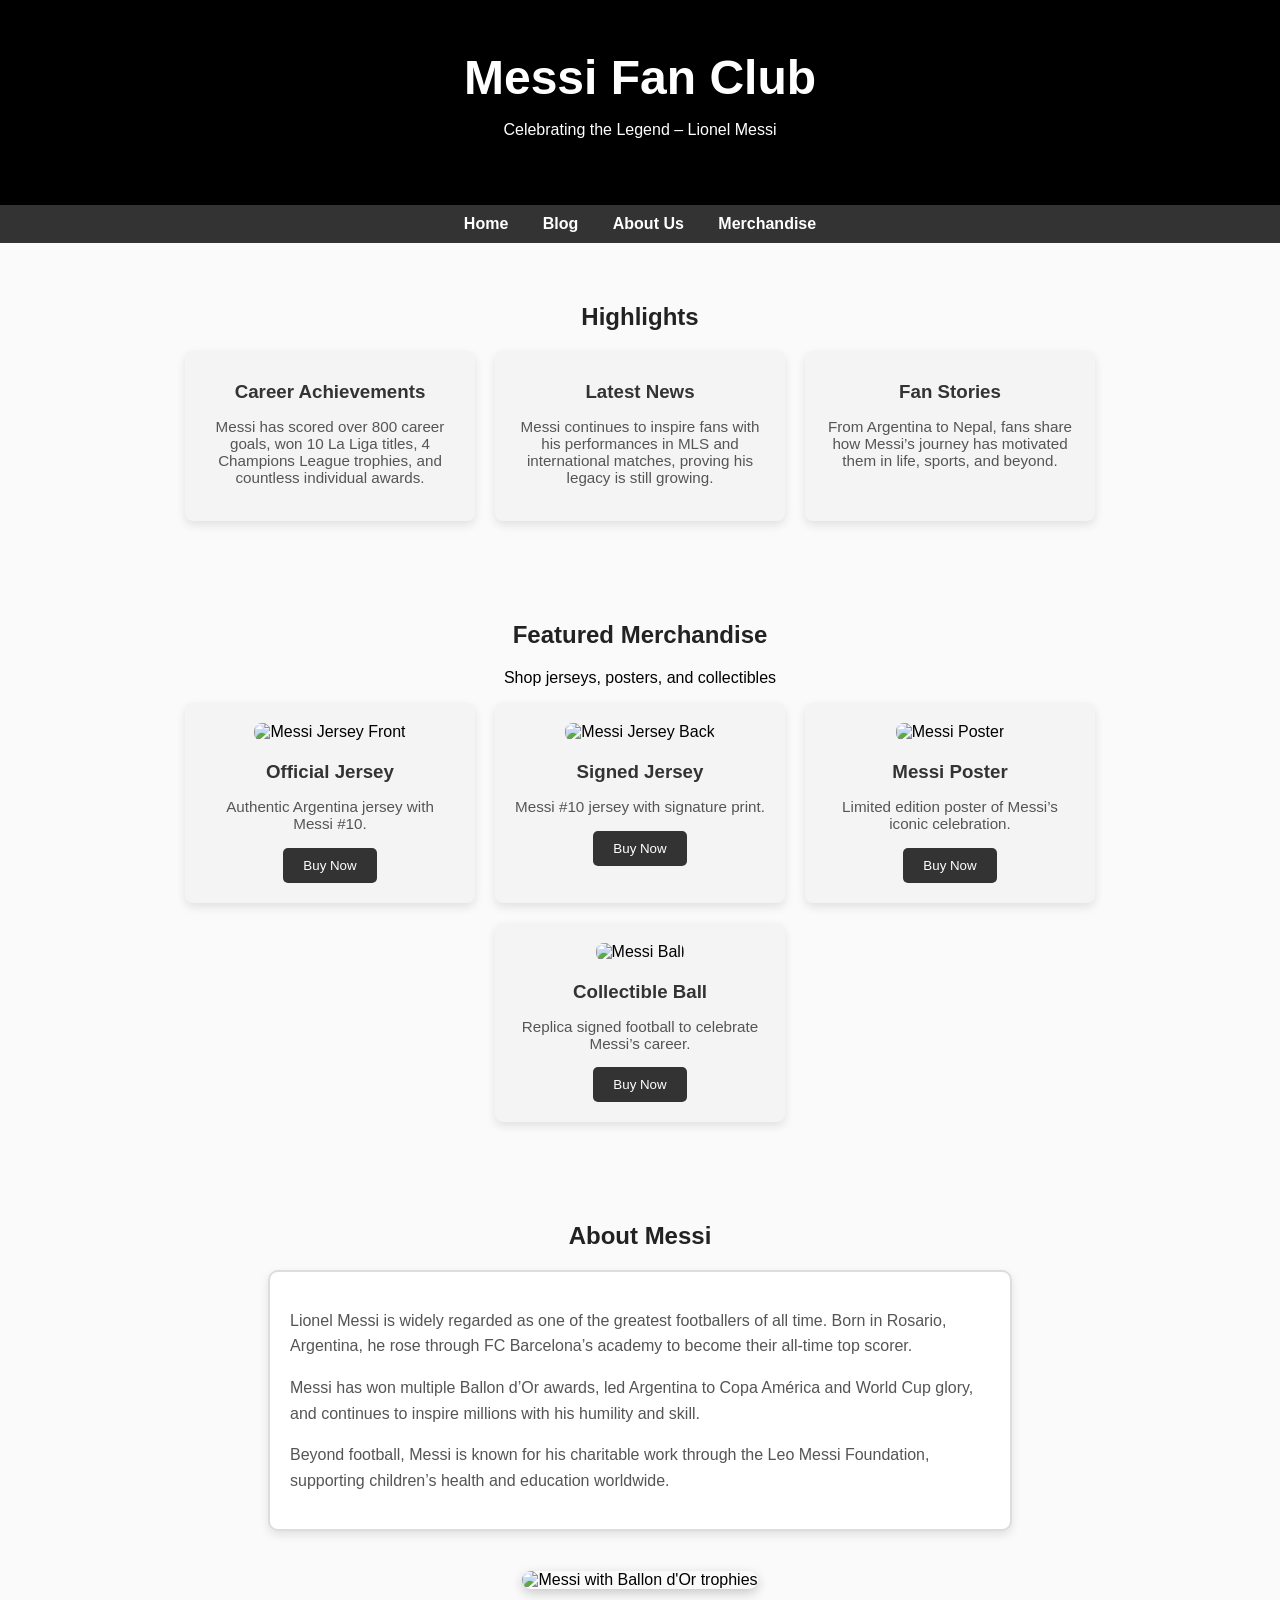
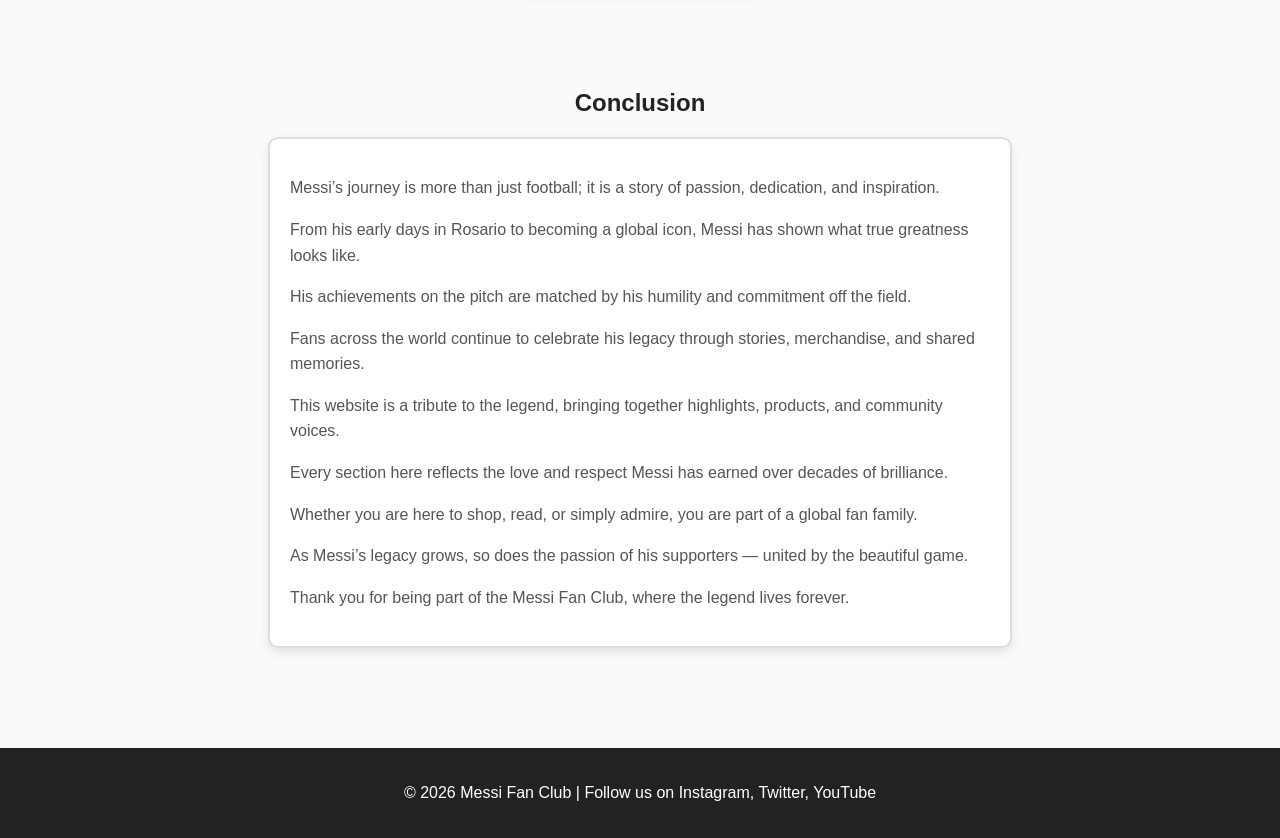
==== Desktop/GroupP/index.html @ a02decad "done" ====
<!DOCTYPE html>
<html lang="en">
<head>
  <meta charset="UTF-8">
  <title>Messi Fan Club</title>
  <style>
    body { font-family: Arial, sans-serif; margin:0; padding:0; background:#fafafa; }
    header { background:#000; color:#fff; text-align:center; padding:50px; }
    header h1 { font-size:3em; margin:0; }
    nav { background:#333; padding:10px; text-align:center; }
    nav a { color:#fff; margin:0 15px; text-decoration:none; font-weight:bold; }
    nav a:hover { color:#ffd700; }

    .section { padding:40px; text-align:center; }
    .section h2 { margin-bottom:20px; color:#222; }

    .cards { display:flex; justify-content:center; gap:20px; flex-wrap:wrap; }
    .card { background:#f4f4f4; padding:20px; width:250px; border-radius:8px; box-shadow:0 4px 10px rgba(0,0,0,0.1); }
    .card img { width:100%; border-radius:8px; margin-bottom:10px; }
    .card h3 { margin:10px 0; color:#333; }
    .card p { color:#555; font-size:0.95em; }
    .card button { padding:10px 20px; border:none; background:#333; color:#fff; border-radius:5px; cursor:pointer; }
    .card button:hover { background:#555; }

    .info-box {
      background:#fff;
      border:2px solid #ddd;
      border-radius:10px;
      padding:20px;
      max-width:700px;
      margin:20px auto;
      text-align:left;
      box-shadow:0 4px 10px rgba(0,0,0,0.1);
    }
    .info-box h3 { color:#333; margin-top:15px; }
    .info-box p { color:#555; line-height:1.6; }

    .image-box img {
      max-width:100%;
      border-radius:10px;
      box-shadow:0 4px 12px rgba(0,0,0,0.2);
      margin-top:20px;
    }

    footer { background:#222; color:#fff; text-align:center; padding:20px; margin-top:40px; }
  </style>
</head>
<body>
  <header>
    <h1>Messi Fan Club</h1>
    <p>Celebrating the Legend – Lionel Messi</p>
  </header>
  <nav>
    <a href="index.html">Home</a>
    <a href="blog.html">Blog</a>
    <a href="about.html">About Us</a>
    <a href="merchandise.html">Merchandise</a>
  </nav>

  <!-- Highlights -->
  <div class="section">
    <h2>Highlights</h2>
    <div class="cards">
      <div class="card">
        <h3>Career Achievements</h3>
        <p>Messi has scored over 800 career goals, won 10 La Liga titles, 4 Champions League trophies, and countless individual awards.</p>
      </div>
      <div class="card">
        <h3>Latest News</h3>
        <p>Messi continues to inspire fans with his performances in MLS and international matches, proving his legacy is still growing.</p>
      </div>
      <div class="card">
        <h3>Fan Stories</h3>
        <p>From Argentina to Nepal, fans share how Messi’s journey has motivated them in life, sports, and beyond.</p>
      </div>
    </div>
  </div>

  <!-- Featured Merchandise -->
  <div class="section">
    <h2>Featured Merchandise</h2>
    <p>Shop jerseys, posters, and collectibles</p>
    <div class="cards">
      <div class="card">
        <img src="jersey1.png" alt="Messi Jersey Front">
        <h3>Official Jersey</h3>
        <p>Authentic Argentina jersey with Messi #10.</p>
        <button>Buy Now</button>
      </div>
      <div class="card">
        <img src="jersey2.png" alt="Messi Jersey Back">
        <h3>Signed Jersey</h3>
        <p>Messi #10 jersey with signature print.</p>
        <button>Buy Now</button>
      </div>
      <div class="card">
        <img src="poster.png" alt="Messi Poster">
        <h3>Messi Poster</h3>
        <p>Limited edition poster of Messi’s iconic celebration.</p>
        <button>Buy Now</button>
      </div>
      <div class="card">
        <img src="ball.png" alt="Messi Ball">
        <h3>Collectible Ball</h3>
        <p>Replica signed football to celebrate Messi’s career.</p>
        <button>Buy Now</button>
      </div>
    </div>
  </div>

  <!-- About Messi -->
  <div class="section">
    <h2>About Messi</h2>
    <div class="info-box">
      <p>Lionel Messi is widely regarded as one of the greatest footballers of all time. Born in Rosario, Argentina, he rose through FC Barcelona’s academy to become their all-time top scorer.</p>
      <p>Messi has won multiple Ballon d’Or awards, led Argentina to Copa América and World Cup glory, and continues to inspire millions with his humility and skill.</p>
      <p>Beyond football, Messi is known for his charitable work through the Leo Messi Foundation, supporting children’s health and education worldwide.</p>
    </div>
    <div class="image-box">
      <img src="messi-about.png" alt="Messi with Ballon d'Or trophies">
    </div>
  </div>

  <!-- Conclusion -->
  <div class="section">
    <h2>Conclusion</h2>
    <div class="info-box">
      <p>Messi’s journey is more than just football; it is a story of passion, dedication, and inspiration.</p>
      <p>From his early days in Rosario to becoming a global icon, Messi has shown what true greatness looks like.</p>
      <p>His achievements on the pitch are matched by his humility and commitment off the field.</p>
      <p>Fans across the world continue to celebrate his legacy through stories, merchandise, and shared memories.</p>
      <p>This website is a tribute to the legend, bringing together highlights, products, and community voices.</p>
      <p>Every section here reflects the love and respect Messi has earned over decades of brilliance.</p>
      <p>Whether you are here to shop, read, or simply admire, you are part of a global fan family.</p>
      <p>As Messi’s legacy grows, so does the passion of his supporters — united by the beautiful game.</p>
      <p>Thank you for being part of the Messi Fan Club, where the legend lives forever.</p>
    </div>
  </div>

  <footer>
    <p>© 2026 Messi Fan Club | Follow us on Instagram, Twitter, YouTube</p>
  </footer>
</body>
</html>
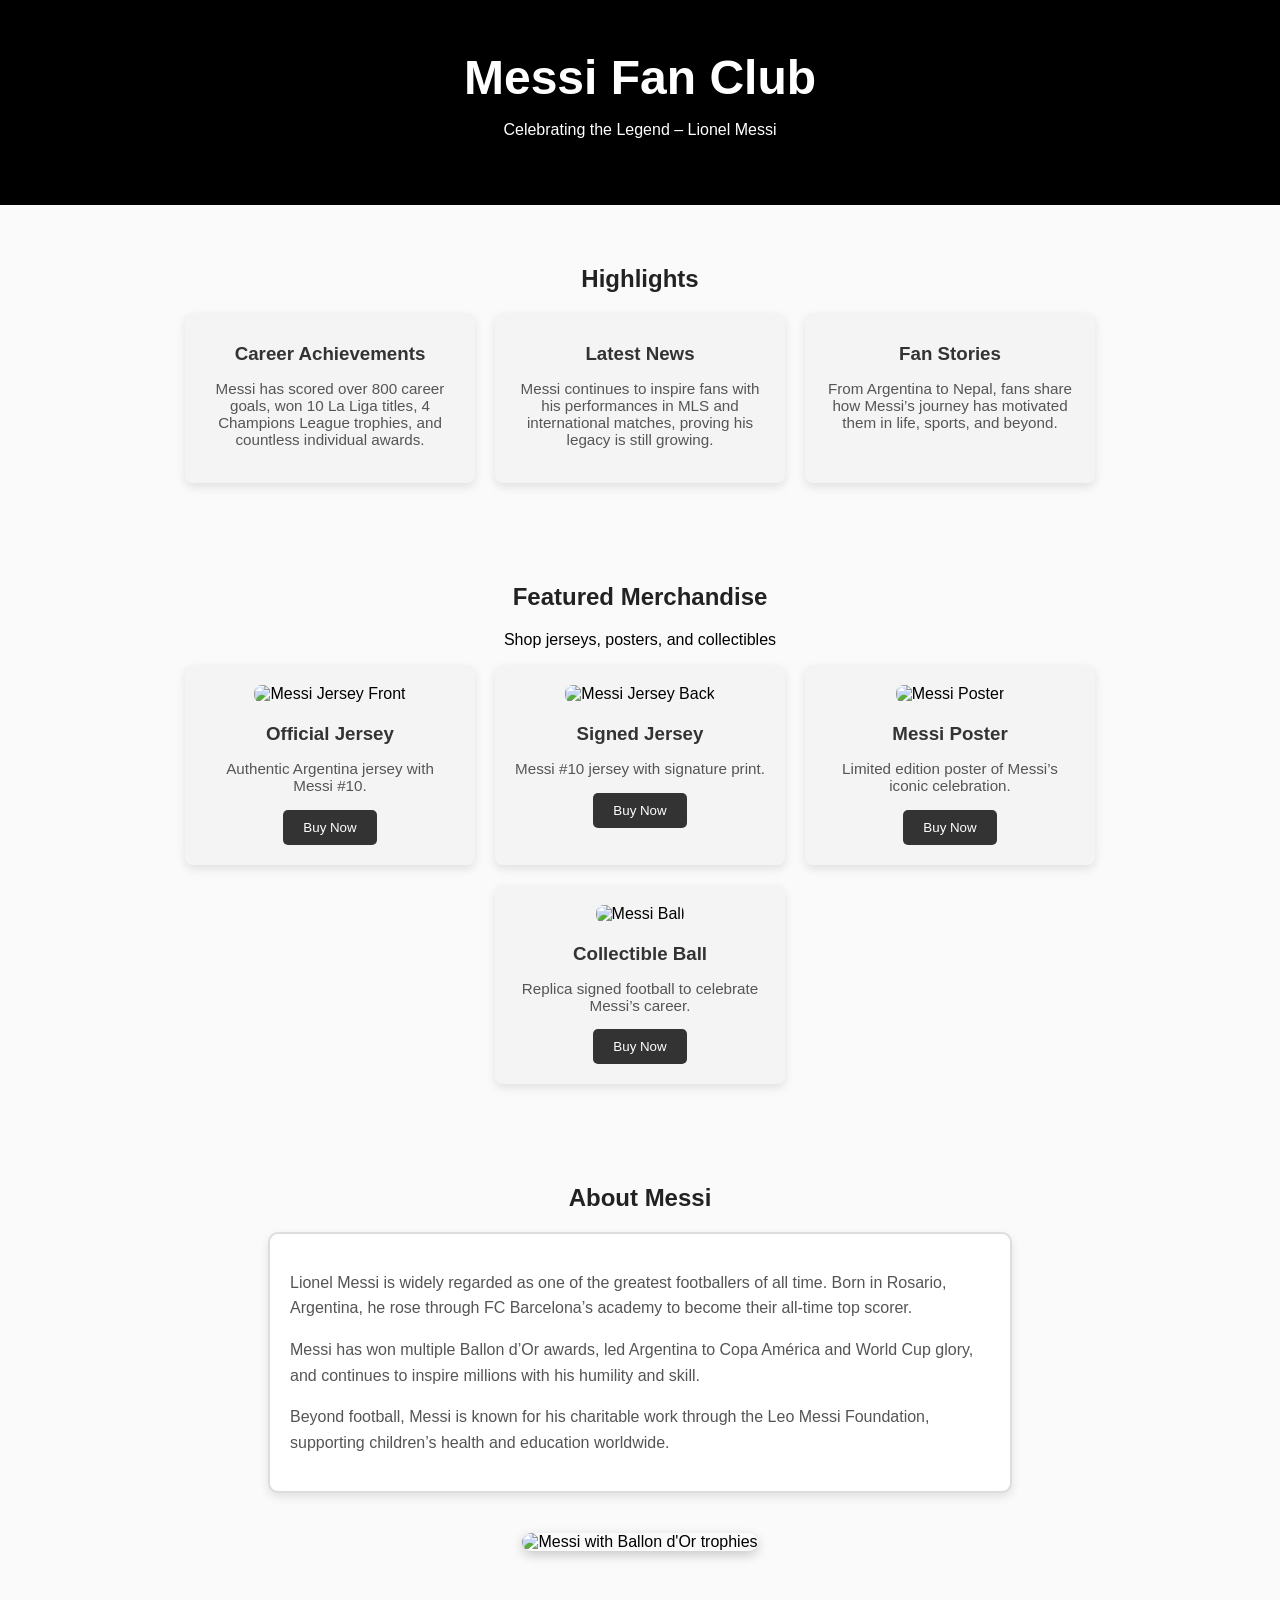
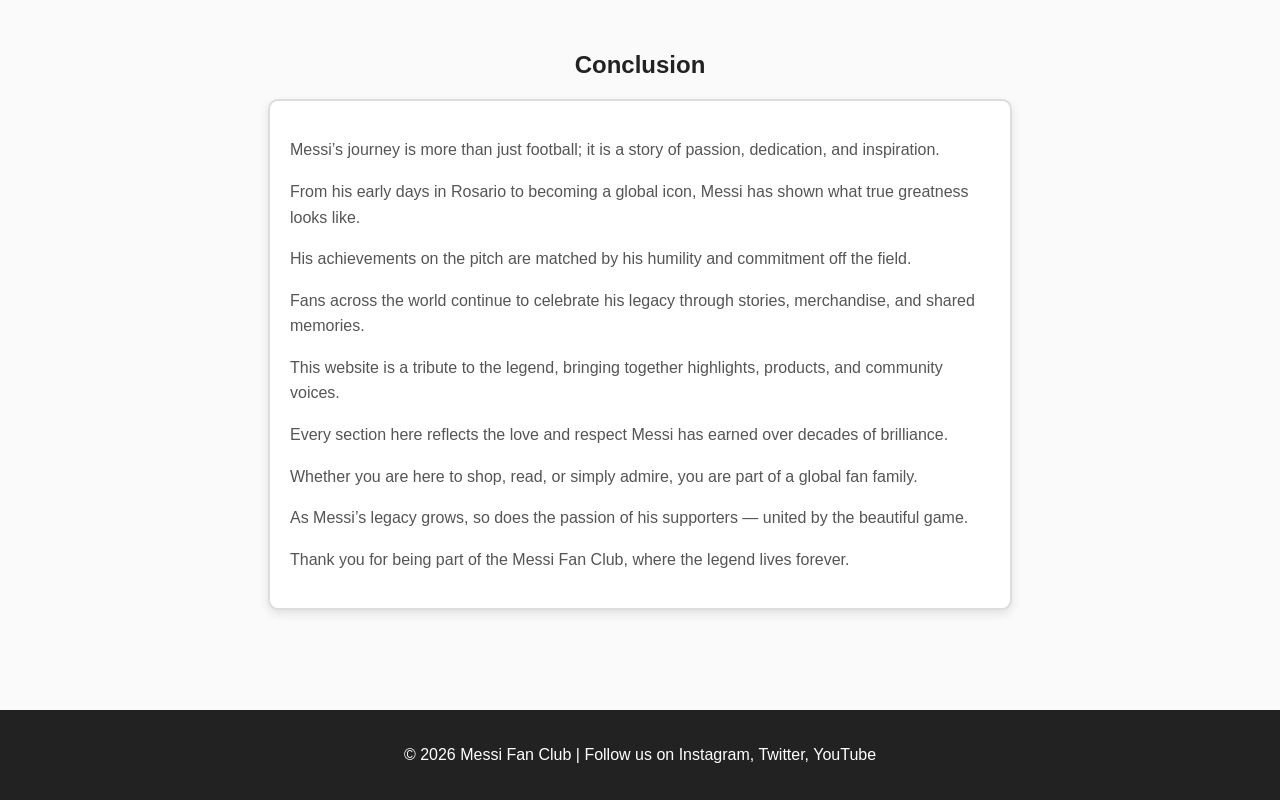
==== commit 64156122: "wau" ====
--- a/Desktop/GroupP/index.html
+++ b/Desktop/GroupP/index.html
@@ -7,9 +7,7 @@
     body { font-family: Arial, sans-serif; margin:0; padding:0; background:#fafafa; }
     header { background:#000; color:#fff; text-align:center; padding:50px; }
     header h1 { font-size:3em; margin:0; }
-    nav { background:#333; padding:10px; text-align:center; }
-    nav a { color:#fff; margin:0 15px; text-decoration:none; font-weight:bold; }
-    nav a:hover { color:#ffd700; }
+   
 
     .section { padding:40px; text-align:center; }
     .section h2 { margin-bottom:20px; color:#222; }
@@ -50,12 +48,7 @@
     <h1>Messi Fan Club</h1>
     <p>Celebrating the Legend – Lionel Messi</p>
   </header>
-  <nav>
-    <a href="index.html">Home</a>
-    <a href="blog.html">Blog</a>
-    <a href="about.html">About Us</a>
-    <a href="merchandise.html">Merchandise</a>
-  </nav>
+ 
 
   <!-- Highlights -->
   <div class="section">
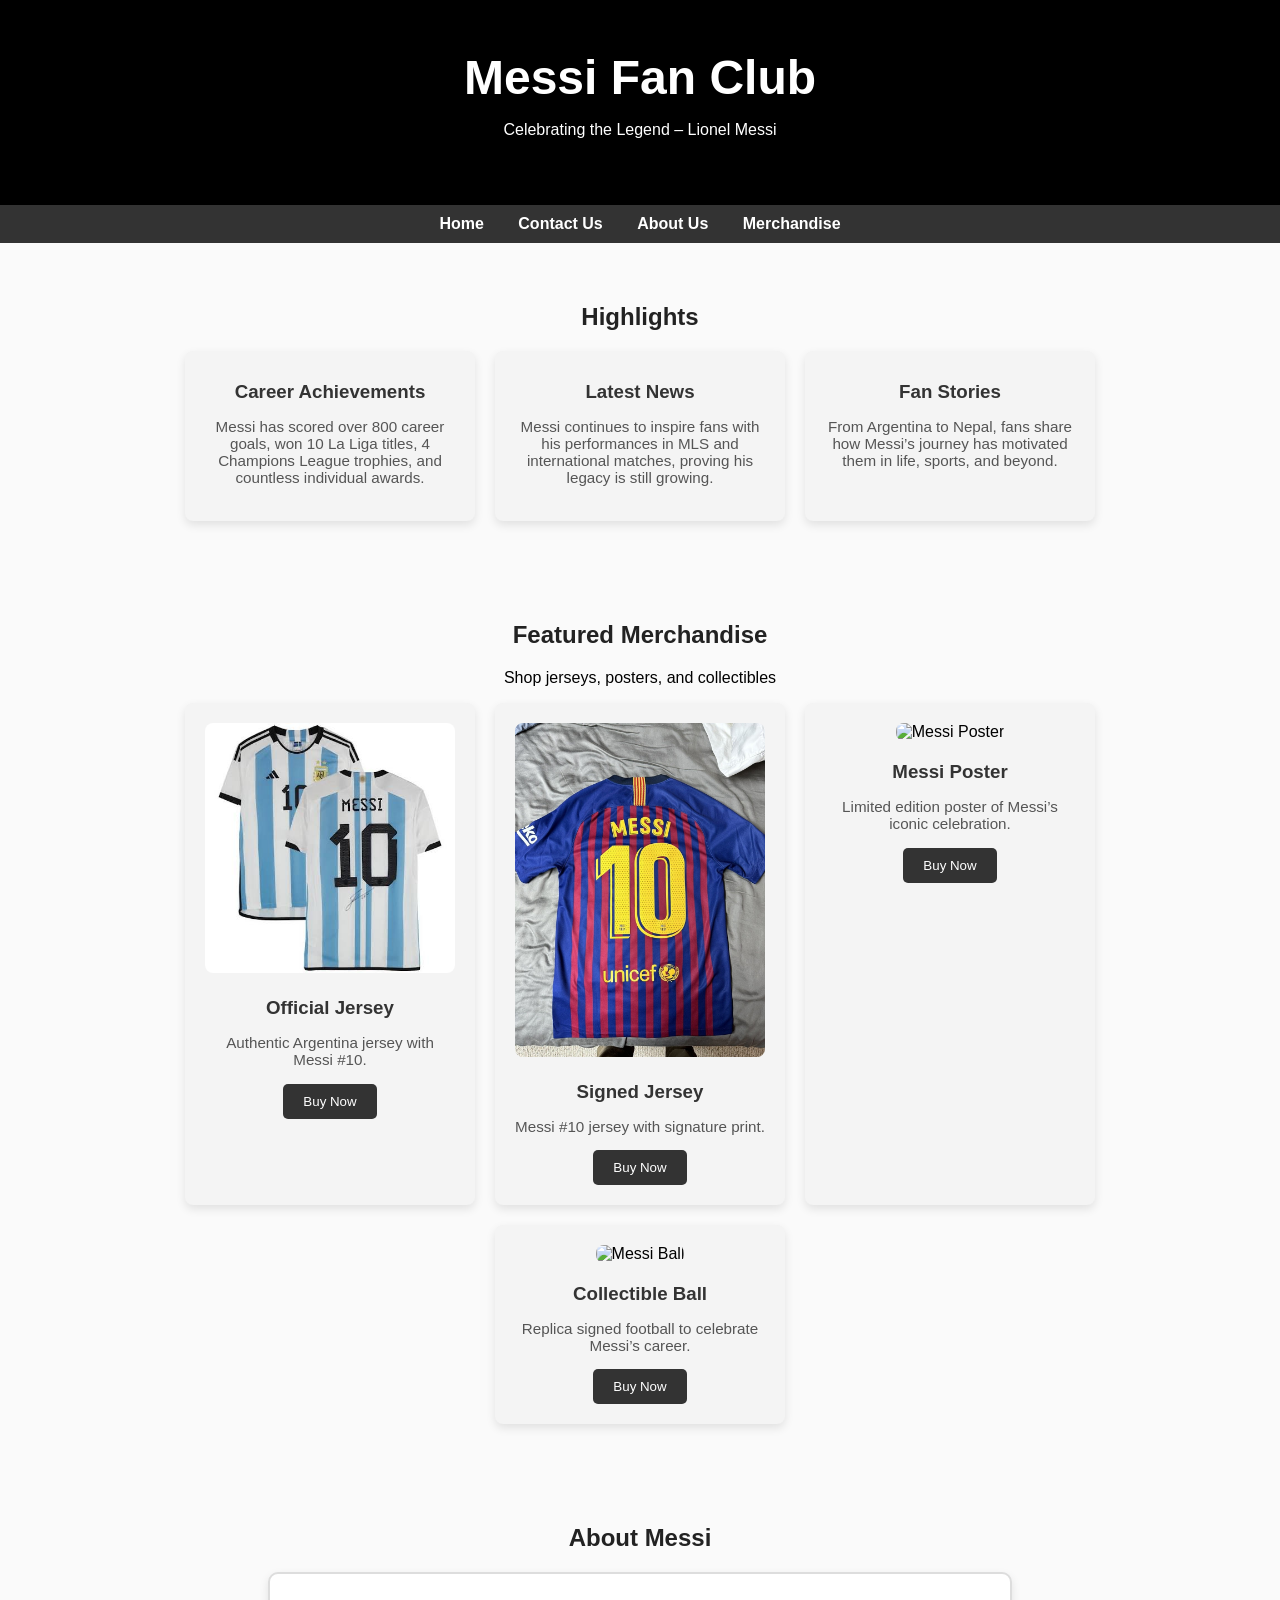
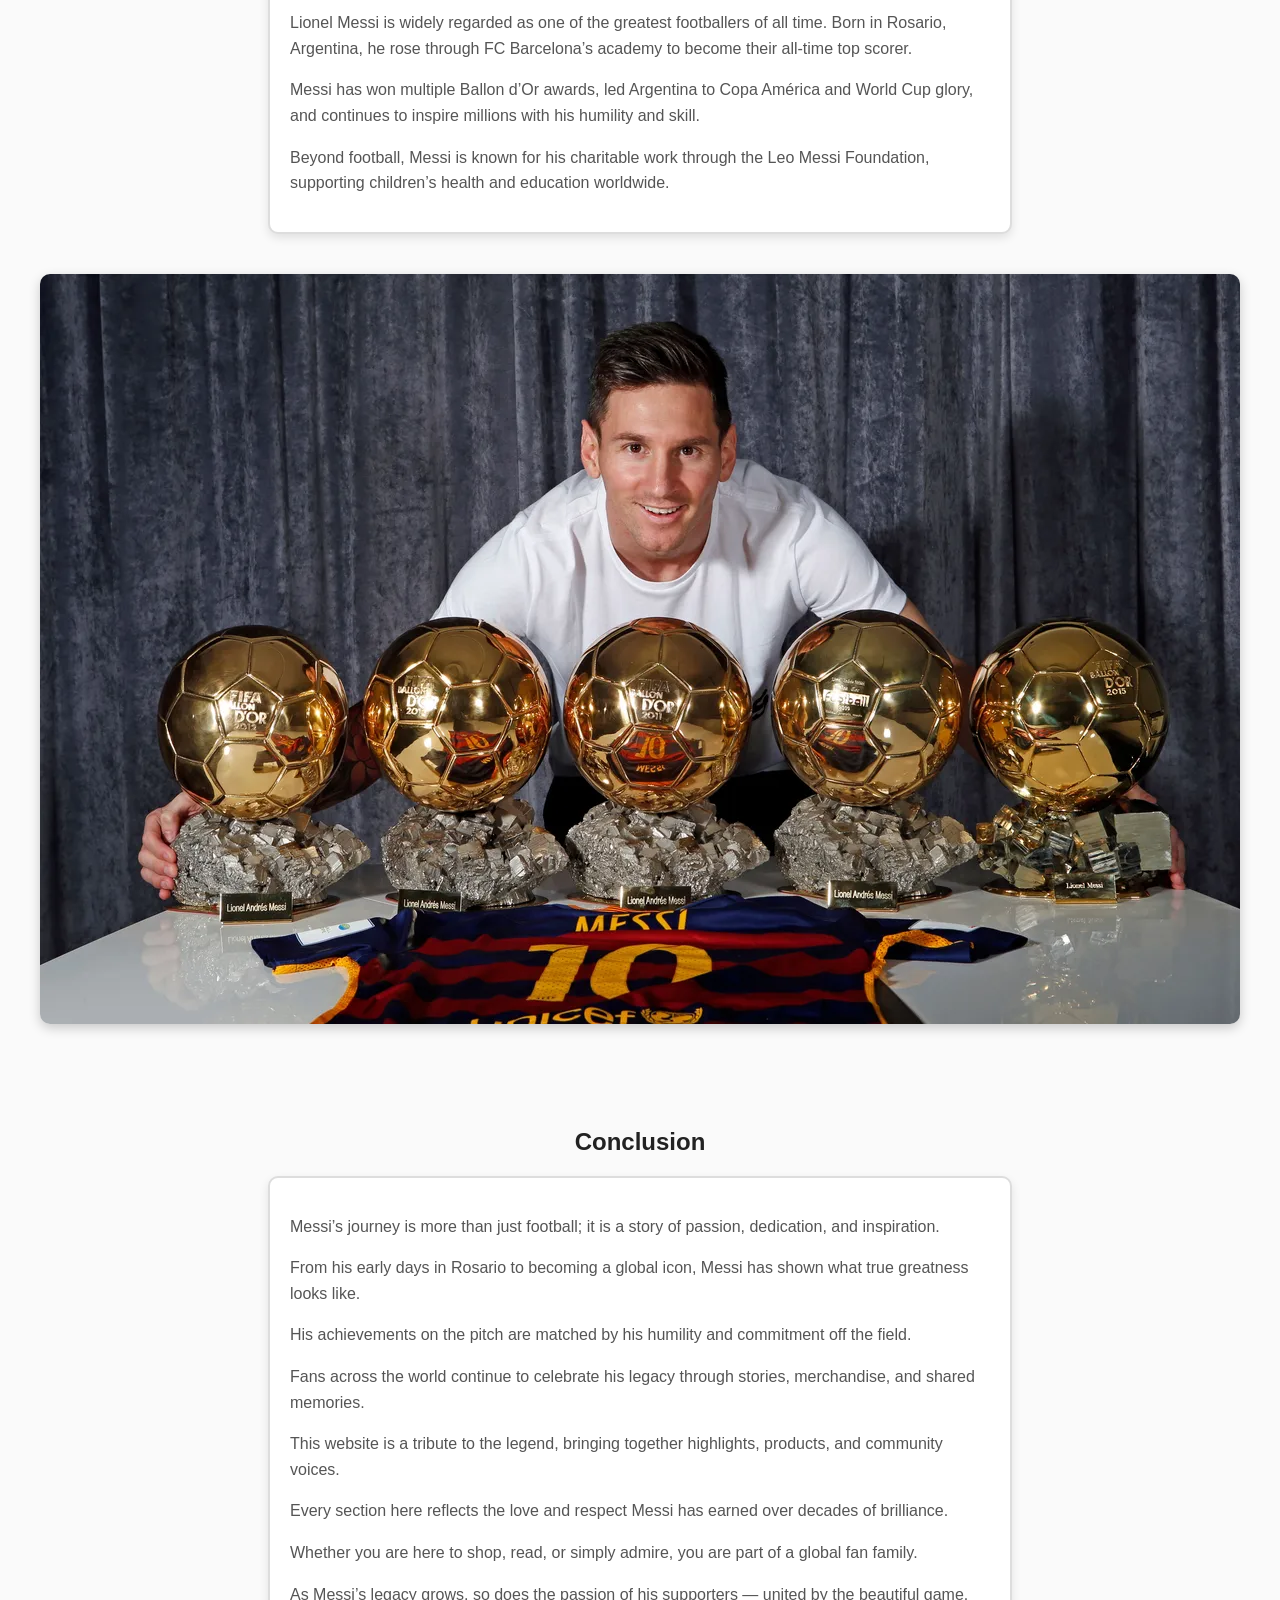
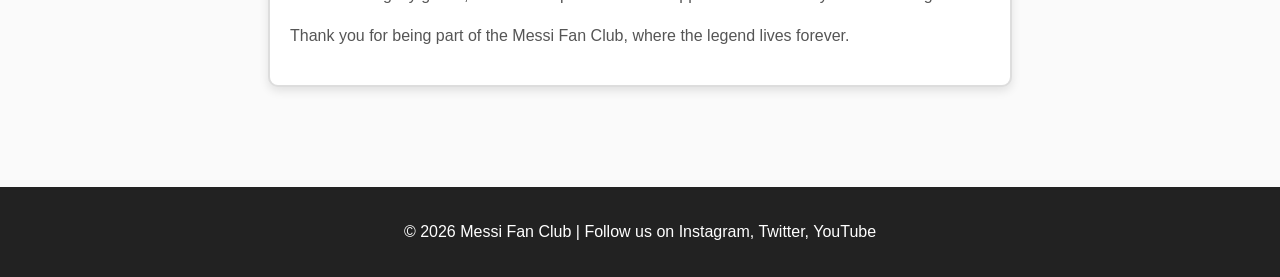
==== commit 5d54dfa3: "haha" ====
--- a/Desktop/GroupP/index.html
+++ b/Desktop/GroupP/index.html
@@ -7,7 +7,11 @@
     body { font-family: Arial, sans-serif; margin:0; padding:0; background:#fafafa; }
     header { background:#000; color:#fff; text-align:center; padding:50px; }
     header h1 { font-size:3em; margin:0; }
-   
+     nav { background:#333; padding:10px; text-align:center; }
+    nav a { color:#fff; margin:0 15px; text-decoration:none; font-weight:bold; }
+    nav a:hover { color:#ffd700; }
+
+
 
     .section { padding:40px; text-align:center; }
     .section h2 { margin-bottom:20px; color:#222; }
@@ -48,7 +52,12 @@
     <h1>Messi Fan Club</h1>
     <p>Celebrating the Legend – Lionel Messi</p>
   </header>
- 
+   <nav>
+    <a href="index.html">Home</a>
+    <a href="contact.html">Contact Us</a>
+    <a href="about.html">About Us</a>
+    <a href="merchandise.html">Merchandise</a>
+  </nav>
 
   <!-- Highlights -->
   <div class="section">
@@ -75,25 +84,25 @@
     <p>Shop jerseys, posters, and collectibles</p>
     <div class="cards">
       <div class="card">
-        <img src="jersey1.png" alt="Messi Jersey Front">
+        <img src="merch" alt="Messi Jersey Front">
         <h3>Official Jersey</h3>
         <p>Authentic Argentina jersey with Messi #10.</p>
         <button>Buy Now</button>
       </div>
       <div class="card">
-        <img src="jersey2.png" alt="Messi Jersey Back">
+        <img src="merch2" alt="Messi Jersey Back">
         <h3>Signed Jersey</h3>
         <p>Messi #10 jersey with signature print.</p>
         <button>Buy Now</button>
       </div>
       <div class="card">
-        <img src="poster.png" alt="Messi Poster">
+        <img src="messiP" alt="Messi Poster">
         <h3>Messi Poster</h3>
         <p>Limited edition poster of Messi’s iconic celebration.</p>
         <button>Buy Now</button>
       </div>
       <div class="card">
-        <img src="ball.png" alt="Messi Ball">
+        <img src="ball" alt="Messi Ball">
         <h3>Collectible Ball</h3>
         <p>Replica signed football to celebrate Messi’s career.</p>
         <button>Buy Now</button>
@@ -110,7 +119,7 @@
       <p>Beyond football, Messi is known for his charitable work through the Leo Messi Foundation, supporting children’s health and education worldwide.</p>
     </div>
     <div class="image-box">
-      <img src="messi-about.png" alt="Messi with Ballon d'Or trophies">
+      <img src="messiB" alt="Messi with Ballon d'Or trophies">
     </div>
   </div>
 
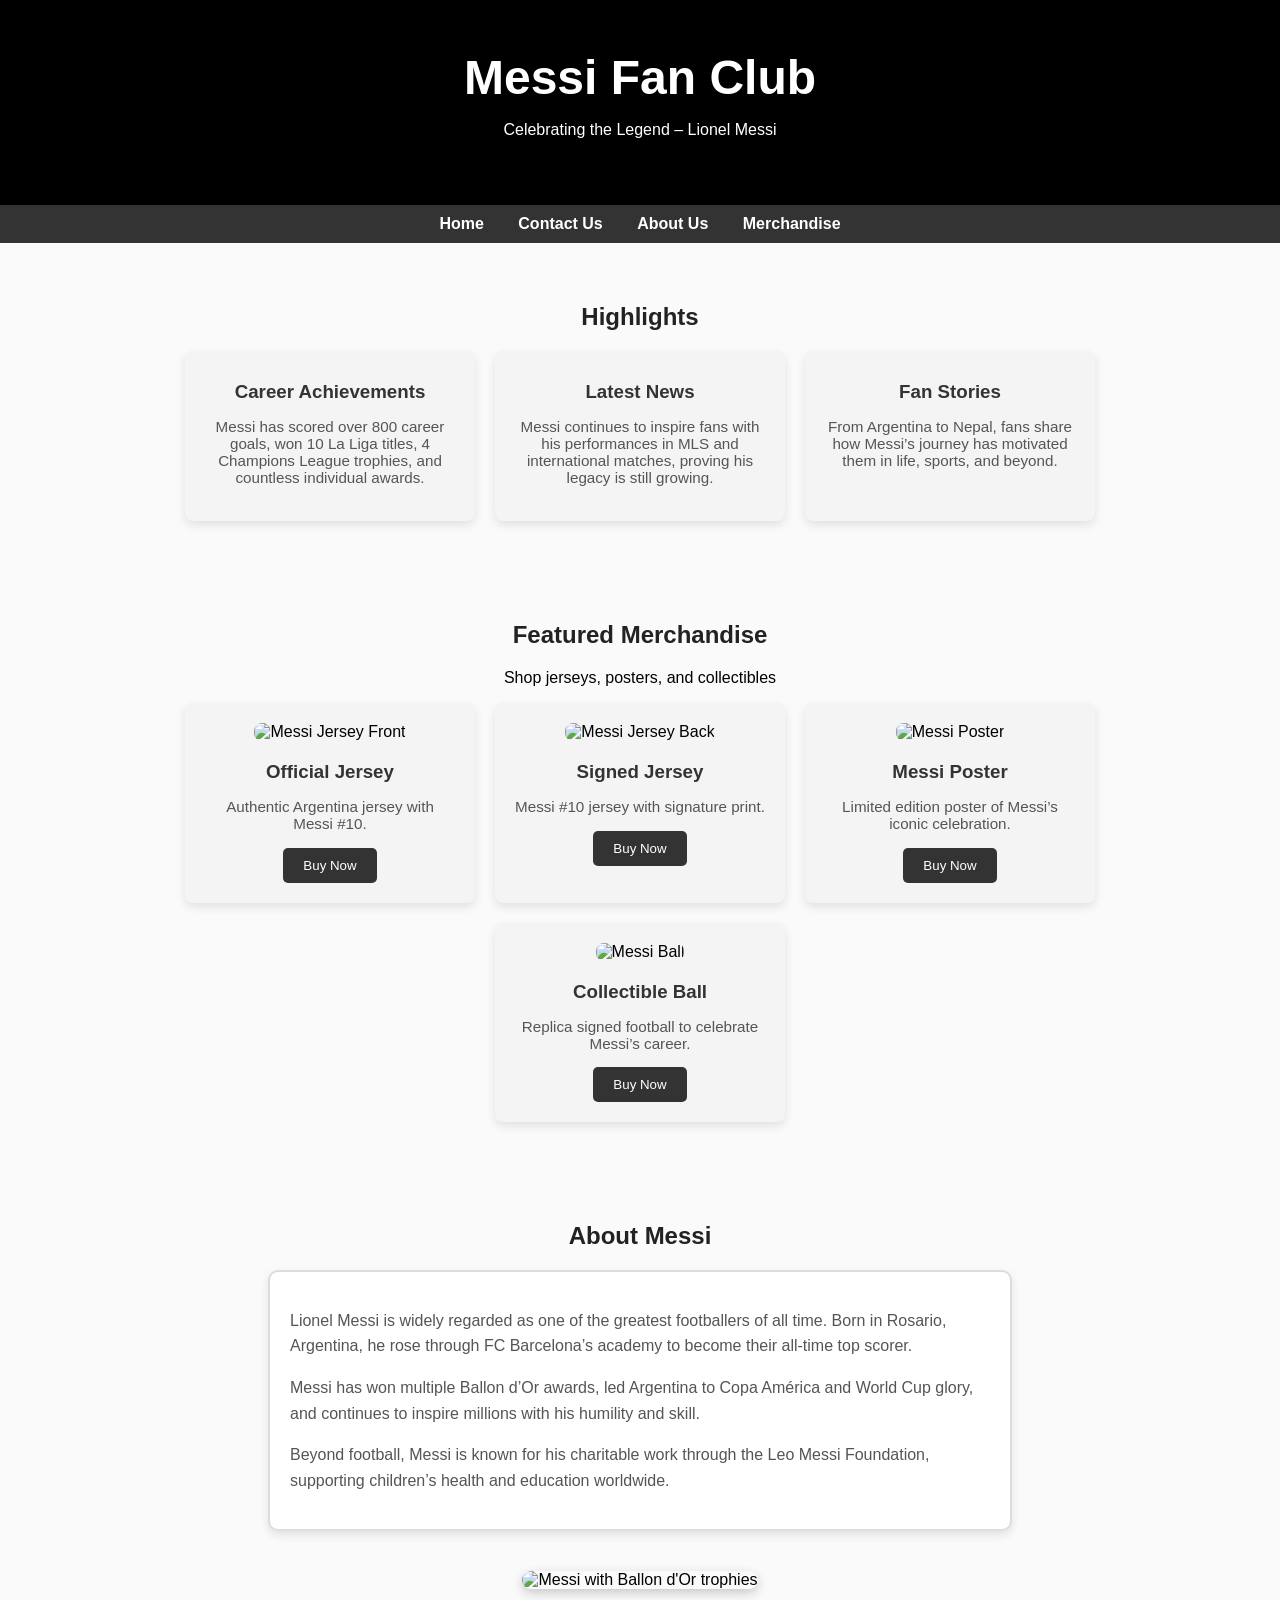
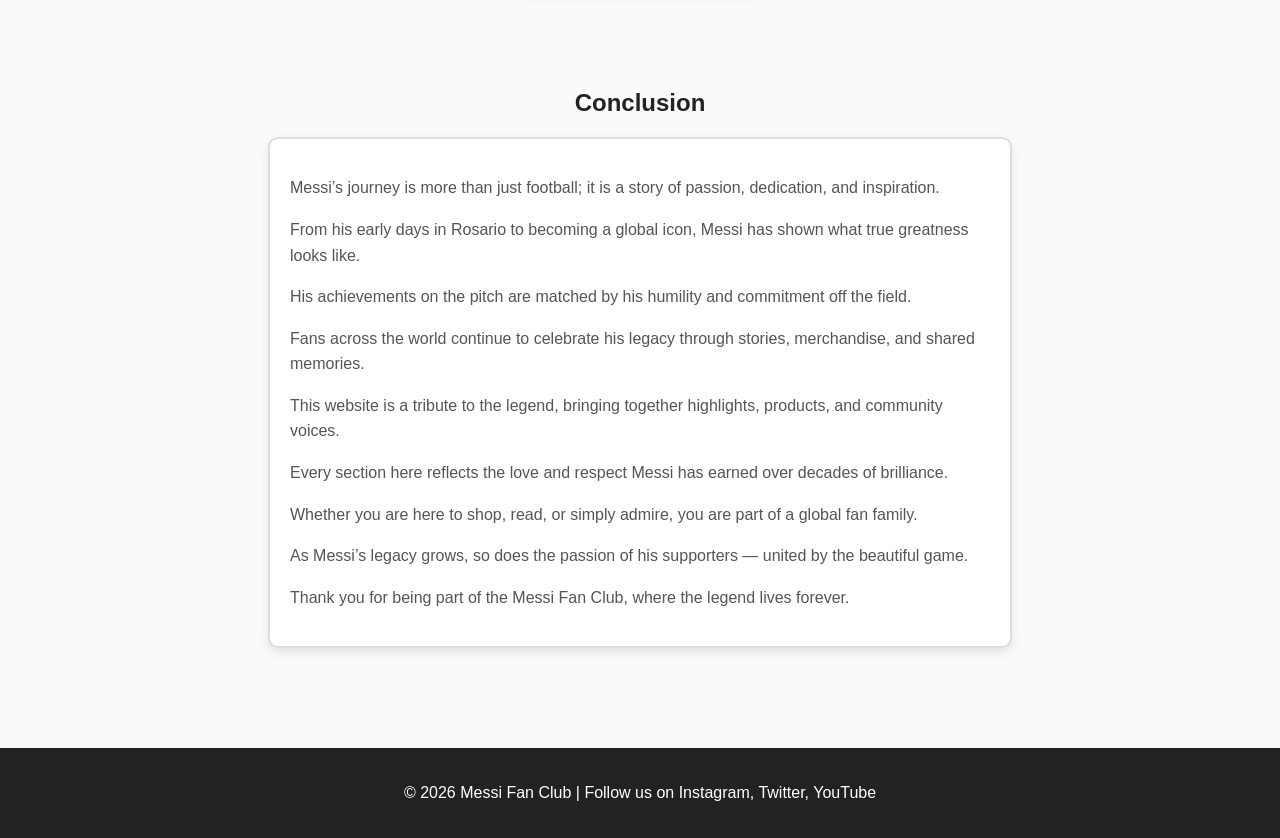
==== commit 692872a3: "merged btoh" ====
--- a/Desktop/GroupP/index.html
+++ b/Desktop/GroupP/index.html
@@ -7,10 +7,9 @@
     body { font-family: Arial, sans-serif; margin:0; padding:0; background:#fafafa; }
     header { background:#000; color:#fff; text-align:center; padding:50px; }
     header h1 { font-size:3em; margin:0; }
-     nav { background:#333; padding:10px; text-align:center; }
+    nav { background:#333; padding:10px; text-align:center; }
     nav a { color:#fff; margin:0 15px; text-decoration:none; font-weight:bold; }
     nav a:hover { color:#ffd700; }
-
 
 
     .section { padding:40px; text-align:center; }
@@ -52,7 +51,7 @@
     <h1>Messi Fan Club</h1>
     <p>Celebrating the Legend – Lionel Messi</p>
   </header>
-   <nav>
+    <nav>
     <a href="index.html">Home</a>
     <a href="contact.html">Contact Us</a>
     <a href="about.html">About Us</a>
@@ -84,25 +83,25 @@
     <p>Shop jerseys, posters, and collectibles</p>
     <div class="cards">
       <div class="card">
-        <img src="merch" alt="Messi Jersey Front">
+        <img src="jersey1.png" alt="Messi Jersey Front">
         <h3>Official Jersey</h3>
         <p>Authentic Argentina jersey with Messi #10.</p>
         <button>Buy Now</button>
       </div>
       <div class="card">
-        <img src="merch2" alt="Messi Jersey Back">
+        <img src="jersey2.png" alt="Messi Jersey Back">
         <h3>Signed Jersey</h3>
         <p>Messi #10 jersey with signature print.</p>
         <button>Buy Now</button>
       </div>
       <div class="card">
-        <img src="messiP" alt="Messi Poster">
+        <img src="poster.png" alt="Messi Poster">
         <h3>Messi Poster</h3>
         <p>Limited edition poster of Messi’s iconic celebration.</p>
         <button>Buy Now</button>
       </div>
       <div class="card">
-        <img src="ball" alt="Messi Ball">
+        <img src="ball.png" alt="Messi Ball">
         <h3>Collectible Ball</h3>
         <p>Replica signed football to celebrate Messi’s career.</p>
         <button>Buy Now</button>
@@ -119,7 +118,7 @@
       <p>Beyond football, Messi is known for his charitable work through the Leo Messi Foundation, supporting children’s health and education worldwide.</p>
     </div>
     <div class="image-box">
-      <img src="messiB" alt="Messi with Ballon d'Or trophies">
+      <img src="messi-about.png" alt="Messi with Ballon d'Or trophies">
     </div>
   </div>
 
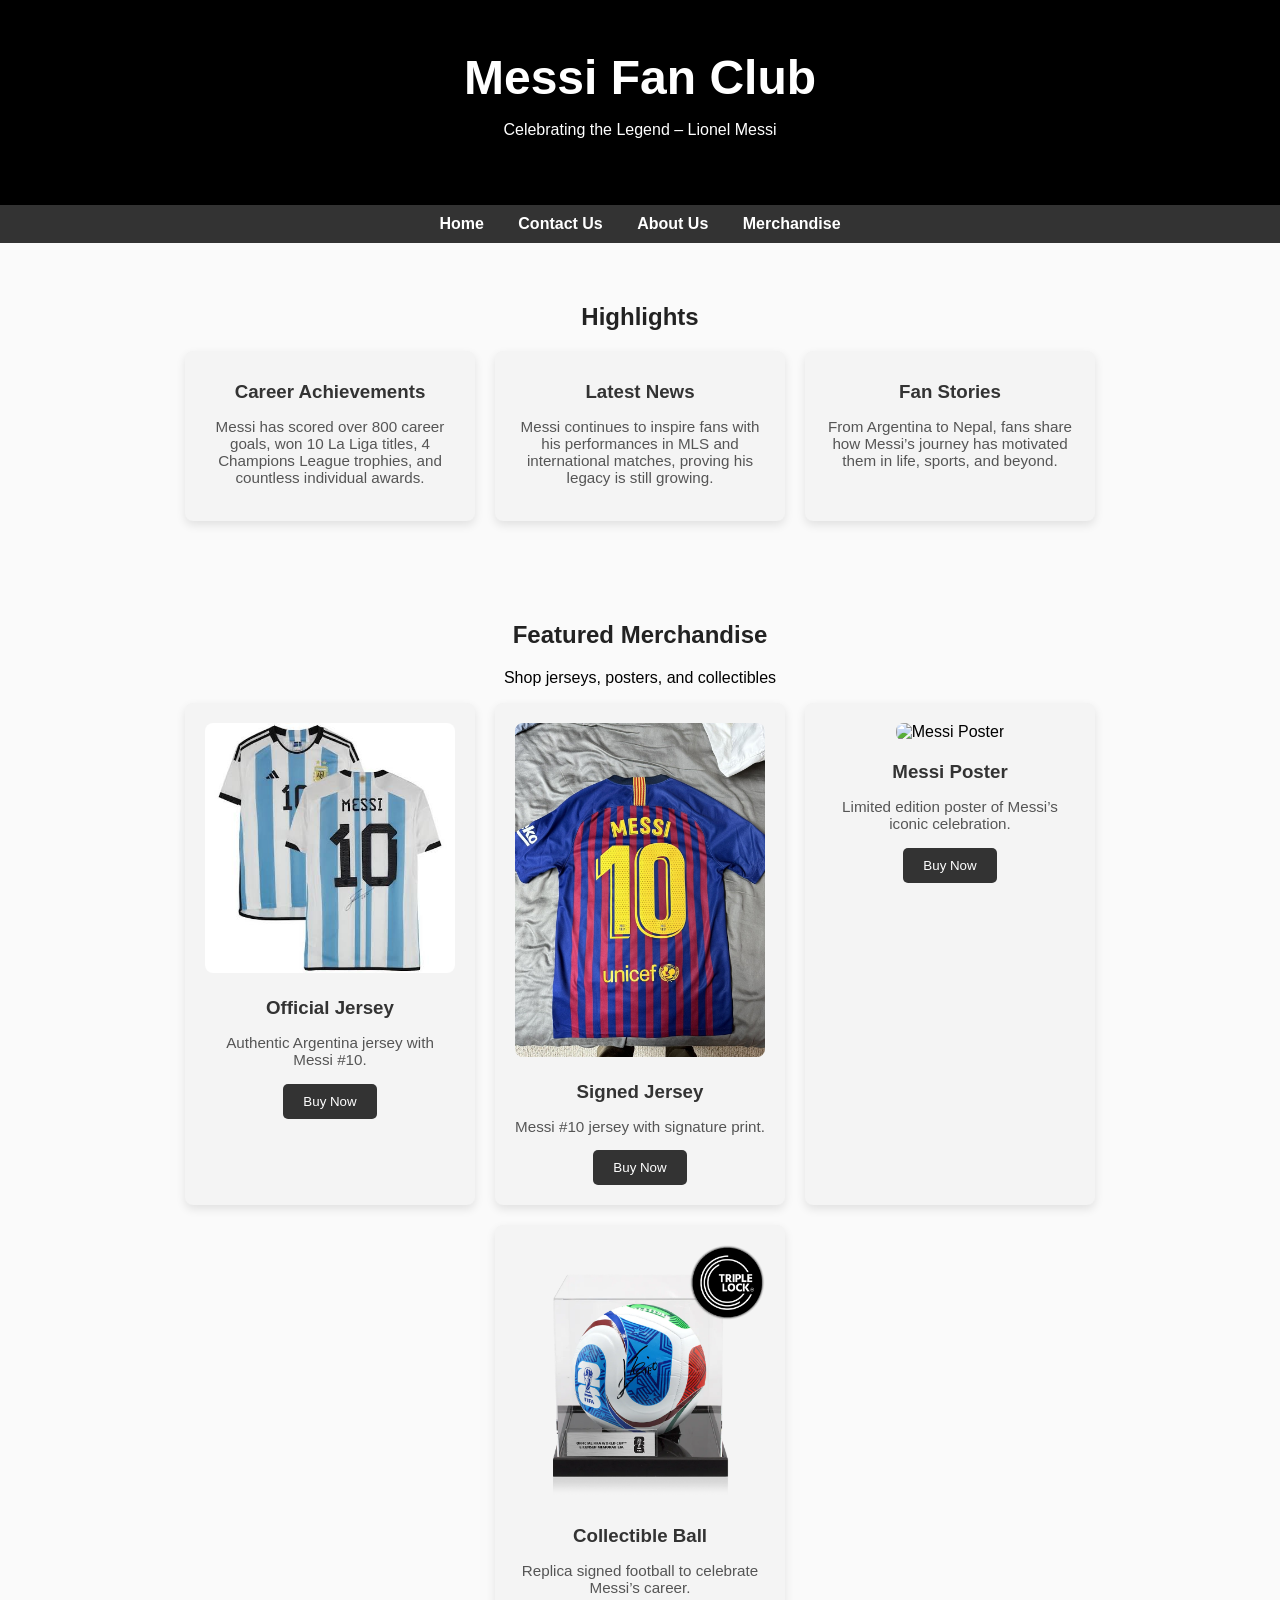
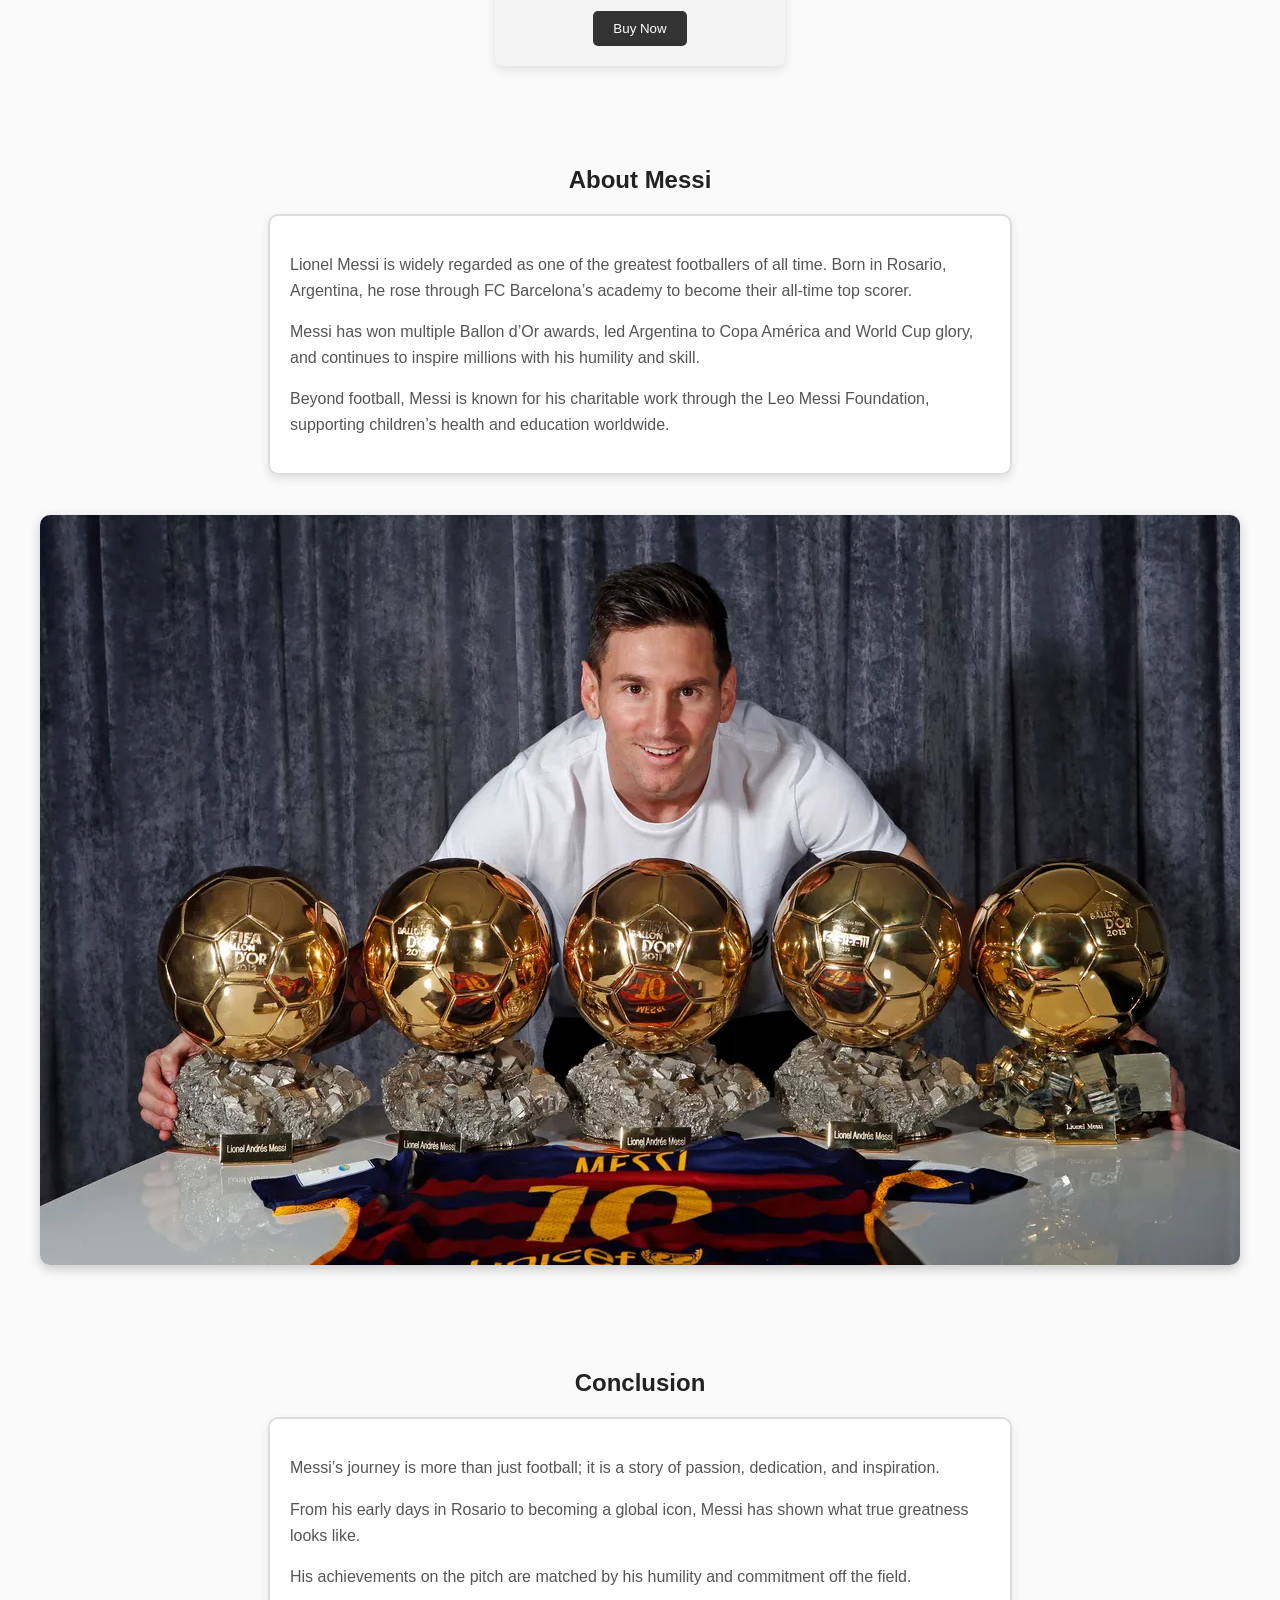
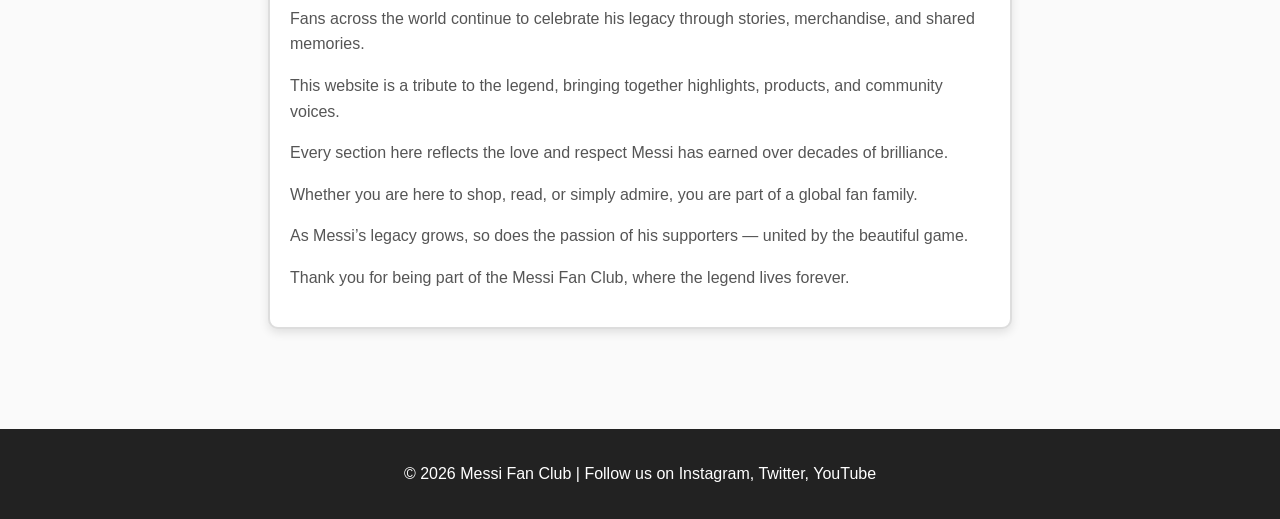
==== commit 2f804458: "added pictures" ====
--- a/Desktop/GroupP/index.html
+++ b/Desktop/GroupP/index.html
@@ -83,25 +83,25 @@
     <p>Shop jerseys, posters, and collectibles</p>
     <div class="cards">
       <div class="card">
-        <img src="jersey1.png" alt="Messi Jersey Front">
+        <img src="merch" alt="Messi Jersey Front">
         <h3>Official Jersey</h3>
         <p>Authentic Argentina jersey with Messi #10.</p>
         <button>Buy Now</button>
       </div>
       <div class="card">
-        <img src="jersey2.png" alt="Messi Jersey Back">
+        <img src="merch2" alt="Messi Jersey Back">
         <h3>Signed Jersey</h3>
         <p>Messi #10 jersey with signature print.</p>
         <button>Buy Now</button>
       </div>
       <div class="card">
-        <img src="poster.png" alt="Messi Poster">
+        <img src="messiP" alt="Messi Poster">
         <h3>Messi Poster</h3>
         <p>Limited edition poster of Messi’s iconic celebration.</p>
         <button>Buy Now</button>
       </div>
       <div class="card">
-        <img src="ball.png" alt="Messi Ball">
+        <img src="Ball" alt="Messi Ball">
         <h3>Collectible Ball</h3>
         <p>Replica signed football to celebrate Messi’s career.</p>
         <button>Buy Now</button>
@@ -118,7 +118,7 @@
       <p>Beyond football, Messi is known for his charitable work through the Leo Messi Foundation, supporting children’s health and education worldwide.</p>
     </div>
     <div class="image-box">
-      <img src="messi-about.png" alt="Messi with Ballon d'Or trophies">
+      <img src="messiB" alt="Messi with Ballon d'Or trophies">
     </div>
   </div>
 
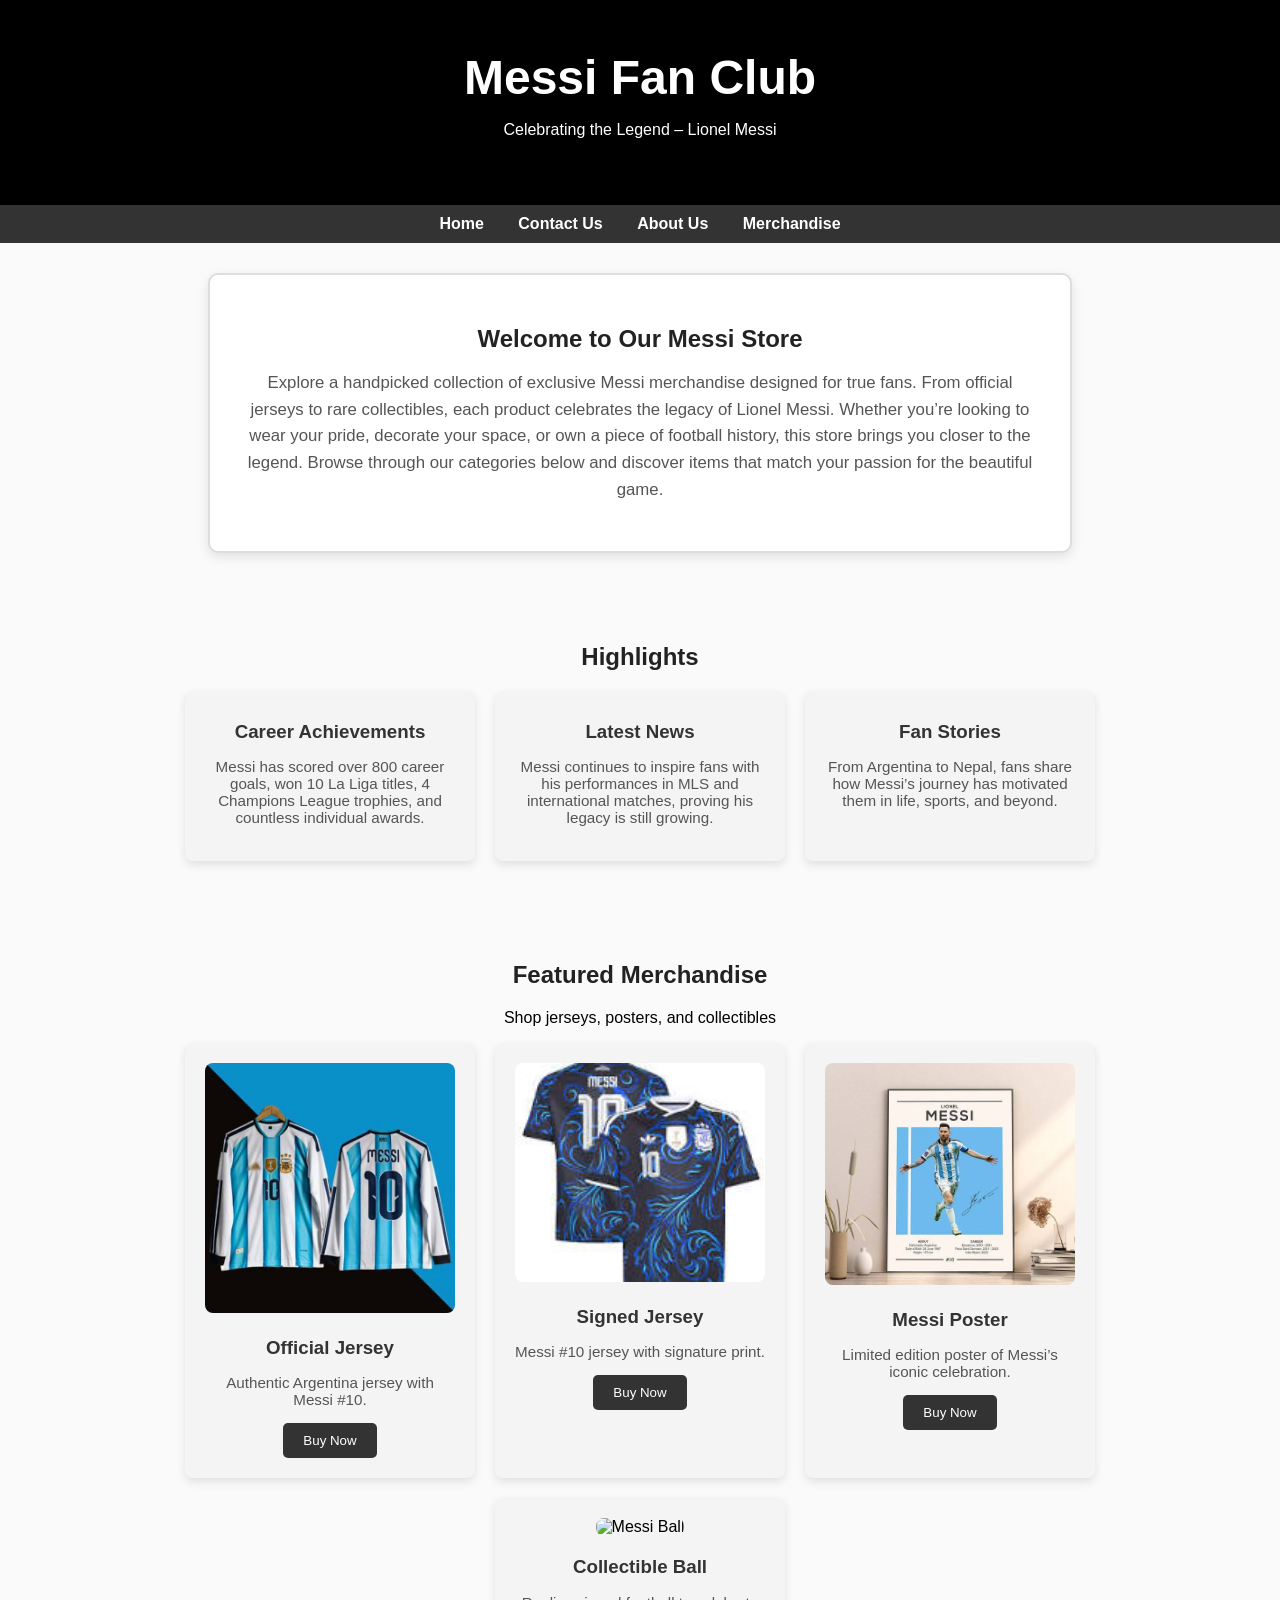
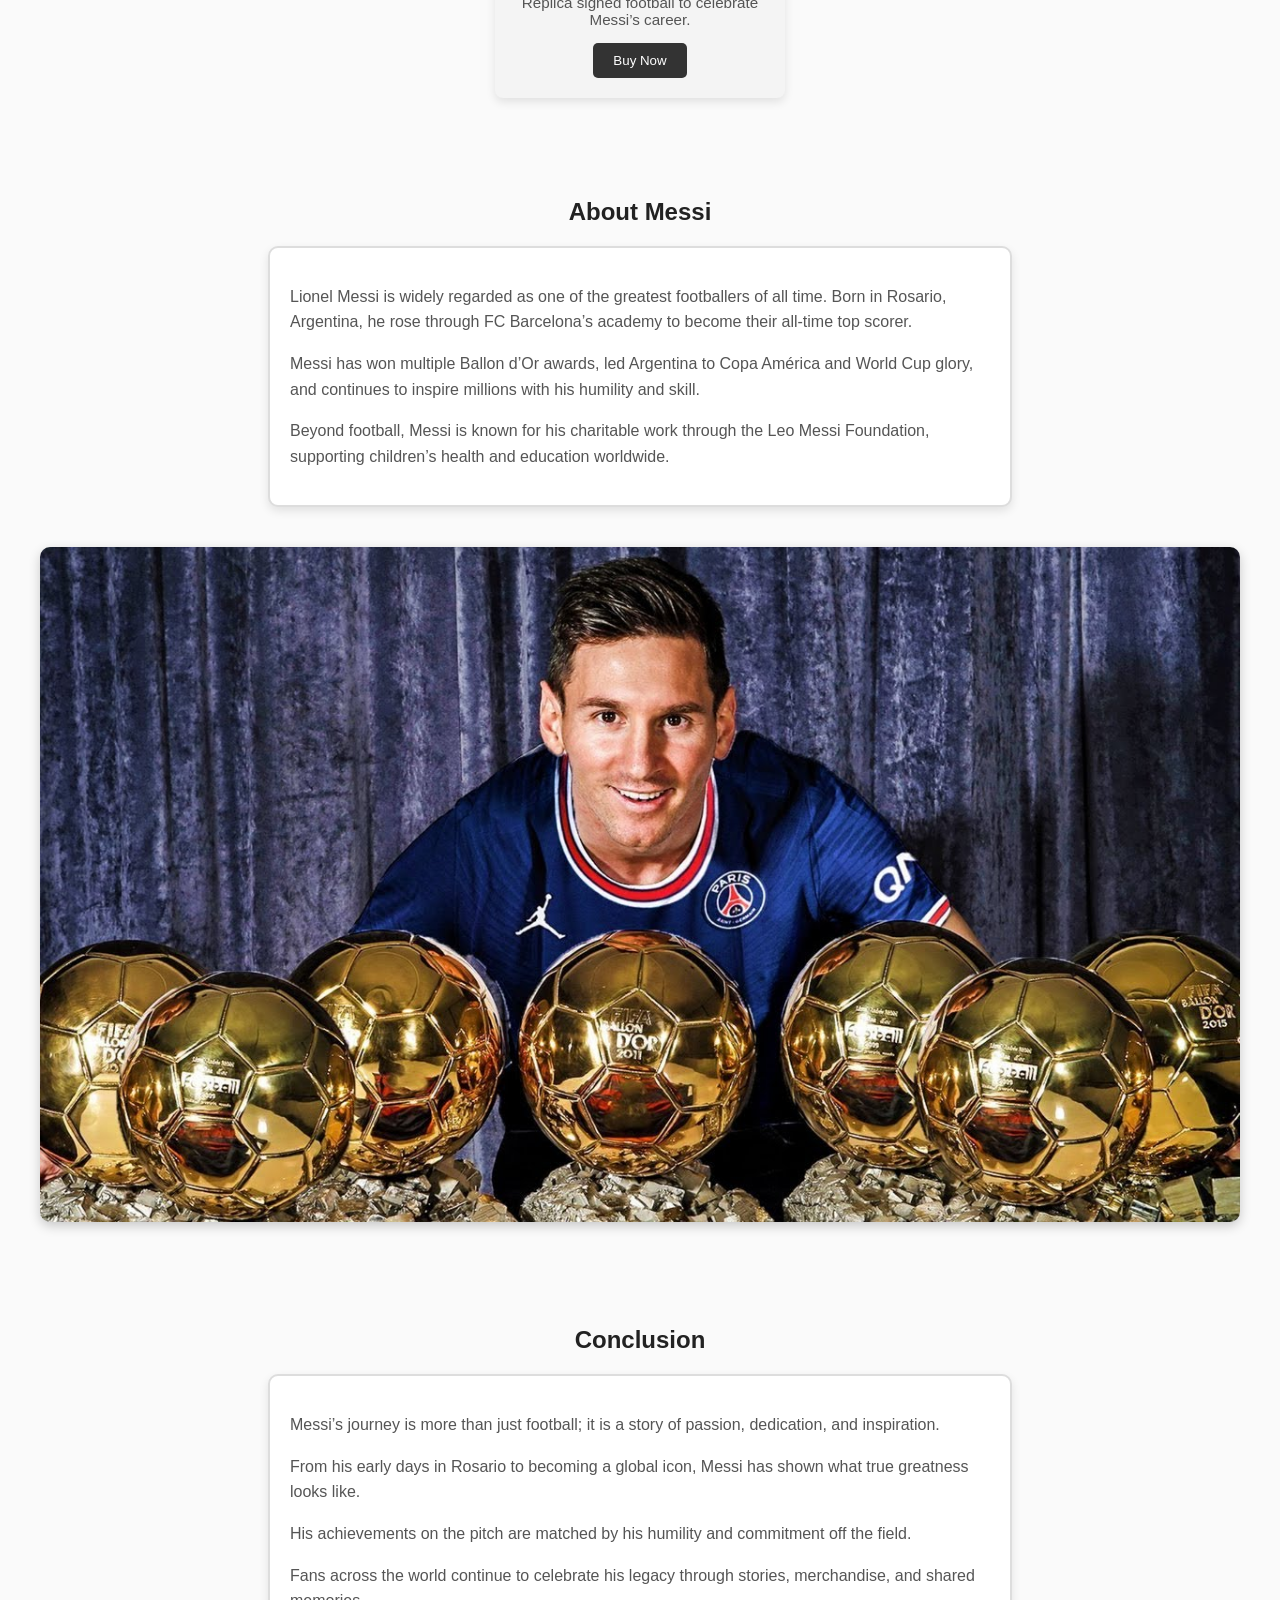
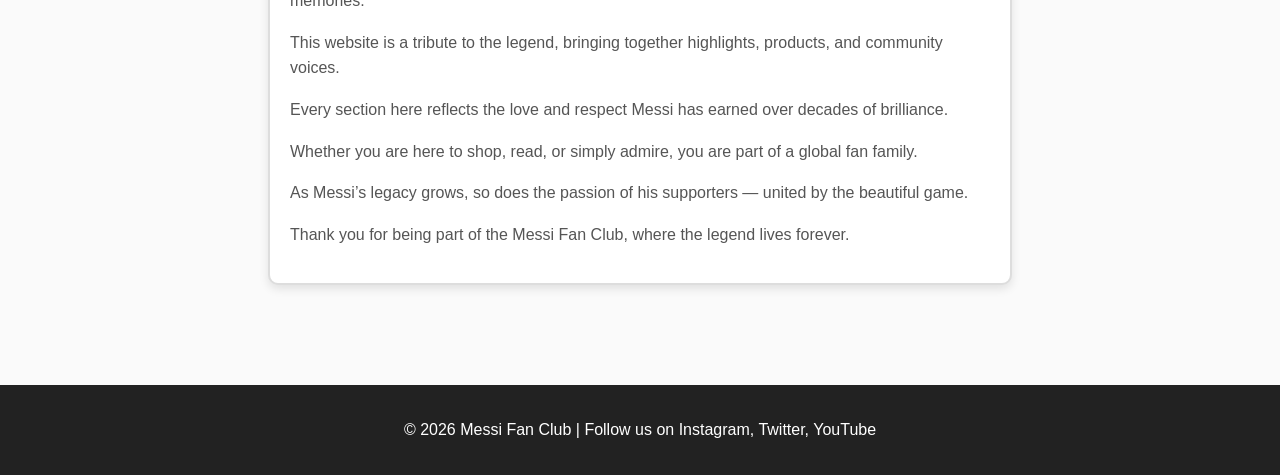
==== commit 7b1aa287: "added a short intro" ====
--- a/Desktop/GroupP/index.html
+++ b/Desktop/GroupP/index.html
@@ -11,9 +11,29 @@
     nav a { color:#fff; margin:0 15px; text-decoration:none; font-weight:bold; }
     nav a:hover { color:#ffd700; }
 
-
     .section { padding:40px; text-align:center; }
     .section h2 { margin-bottom:20px; color:#222; }
+
+    /* Intro Section Styling */
+    .intro {
+      background:#fff;
+      border:2px solid #ddd;
+      border-radius:10px;
+      padding:30px;
+      max-width:800px;
+      margin:30px auto;
+      text-align:center;
+      box-shadow:0 4px 12px rgba(0,0,0,0.1);
+    }
+    .intro h2 {
+      color:#222;
+      margin-bottom:15px;
+    }
+    .intro p {
+      color:#555;
+      line-height:1.6;
+      font-size:1.05em;
+    }
 
     .cards { display:flex; justify-content:center; gap:20px; flex-wrap:wrap; }
     .card { background:#f4f4f4; padding:20px; width:250px; border-radius:8px; box-shadow:0 4px 10px rgba(0,0,0,0.1); }
@@ -51,12 +71,24 @@
     <h1>Messi Fan Club</h1>
     <p>Celebrating the Legend – Lionel Messi</p>
   </header>
-    <nav>
+  <nav>
     <a href="index.html">Home</a>
     <a href="contact.html">Contact Us</a>
     <a href="about.html">About Us</a>
     <a href="merchandise.html">Merchandise</a>
   </nav>
+
+  <!-- Intro Section -->
+  <div class="intro">
+    <h2>Welcome to Our Messi Store</h2>
+    <p>
+      Explore a handpicked collection of exclusive Messi merchandise designed for true fans. 
+      From official jerseys to rare collectibles, each product celebrates the legacy of Lionel Messi. 
+      Whether you’re looking to wear your pride, decorate your space, or own a piece of football history, 
+      this store brings you closer to the legend. Browse through our categories below and discover items 
+      that match your passion for the beautiful game.
+    </p>
+  </div>
 
   <!-- Highlights -->
   <div class="section">
@@ -83,25 +115,25 @@
     <p>Shop jerseys, posters, and collectibles</p>
     <div class="cards">
       <div class="card">
-        <img src="merch" alt="Messi Jersey Front">
+        <img src="messiI" alt="Messi Jersey Front">
         <h3>Official Jersey</h3>
         <p>Authentic Argentina jersey with Messi #10.</p>
         <button>Buy Now</button>
       </div>
       <div class="card">
-        <img src="merch2" alt="Messi Jersey Back">
+        <img src="Argen" alt="Messi Jersey Back">
         <h3>Signed Jersey</h3>
         <p>Messi #10 jersey with signature print.</p>
         <button>Buy Now</button>
       </div>
       <div class="card">
-        <img src="messiP" alt="Messi Poster">
+        <img src="poster" alt="Messi Poster">
         <h3>Messi Poster</h3>
         <p>Limited edition poster of Messi’s iconic celebration.</p>
         <button>Buy Now</button>
       </div>
       <div class="card">
-        <img src="Ball" alt="Messi Ball">
+        <img src="ball" alt="Messi Ball">
         <h3>Collectible Ball</h3>
         <p>Replica signed football to celebrate Messi’s career.</p>
         <button>Buy Now</button>
@@ -118,7 +150,7 @@
       <p>Beyond football, Messi is known for his charitable work through the Leo Messi Foundation, supporting children’s health and education worldwide.</p>
     </div>
     <div class="image-box">
-      <img src="messiB" alt="Messi with Ballon d'Or trophies">
+      <img src="balli.jpg" alt="Messi with Ballon d'Or trophies">
     </div>
   </div>
 
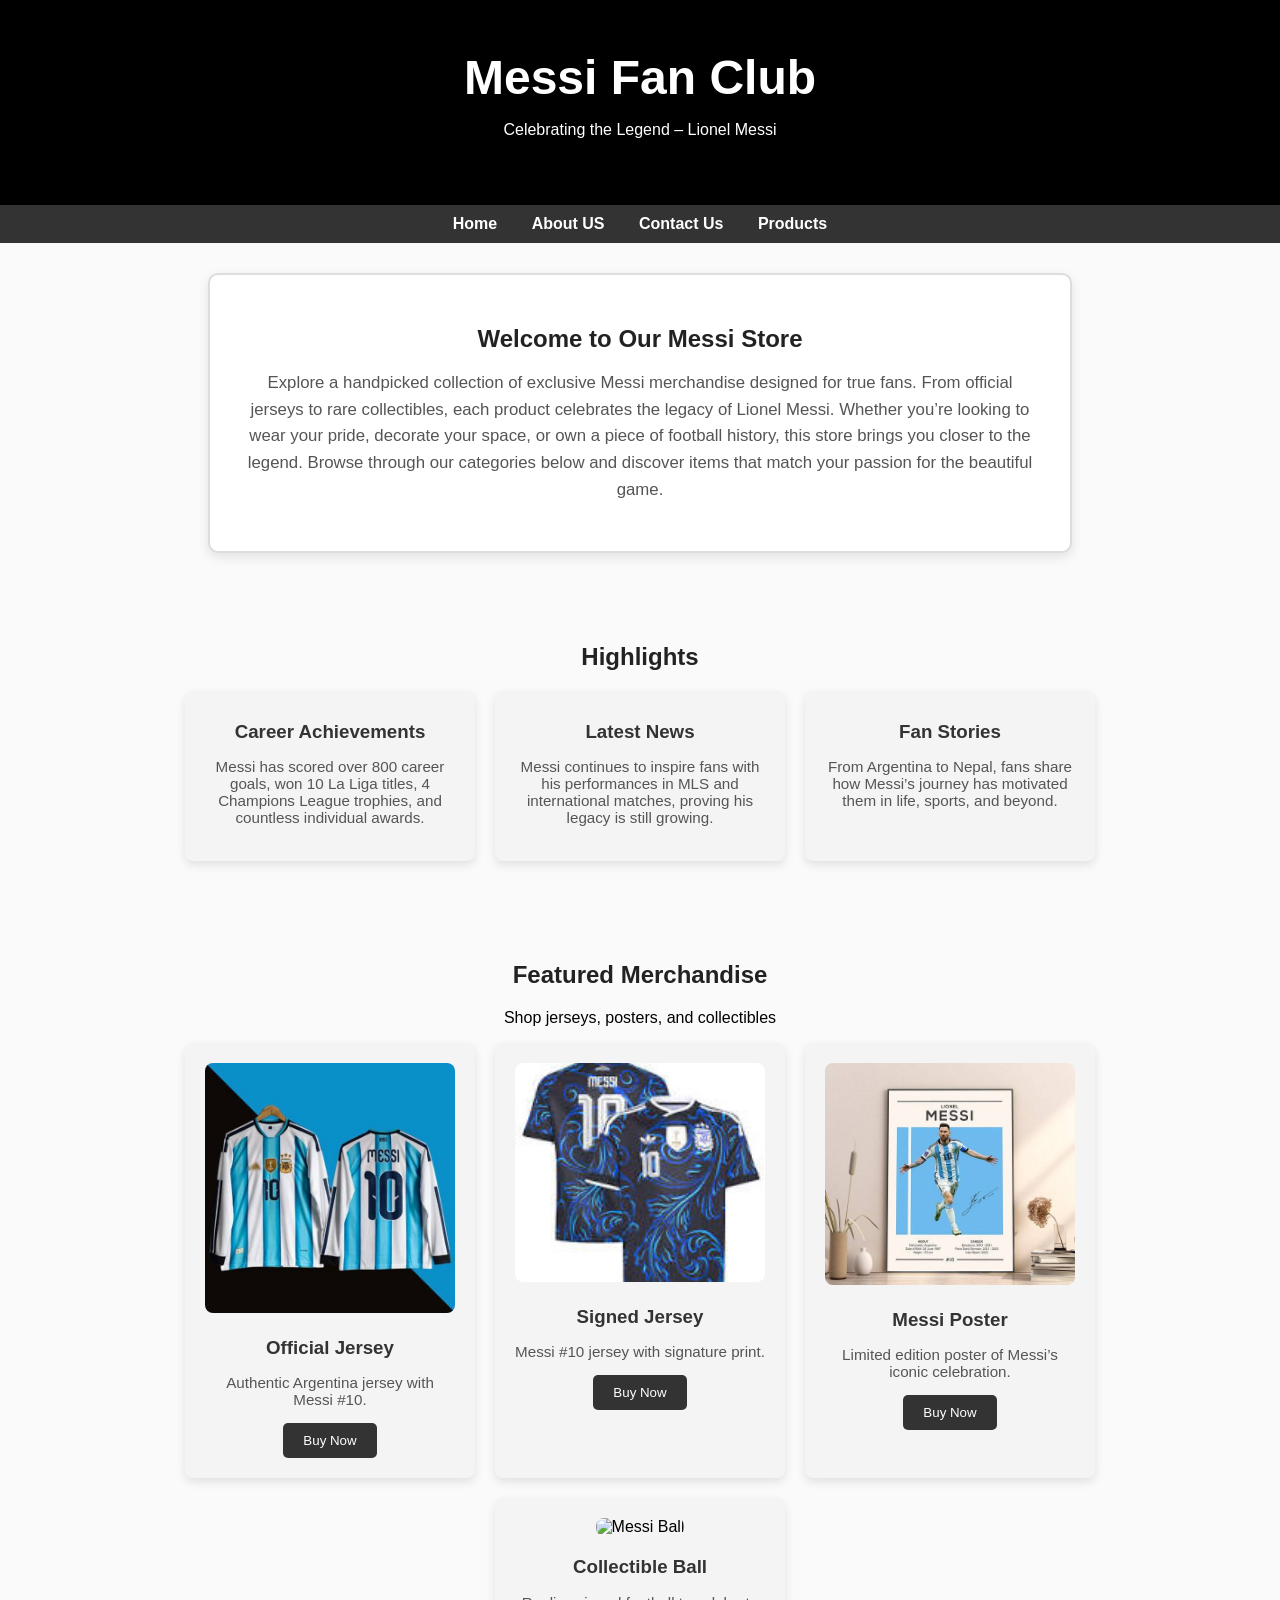
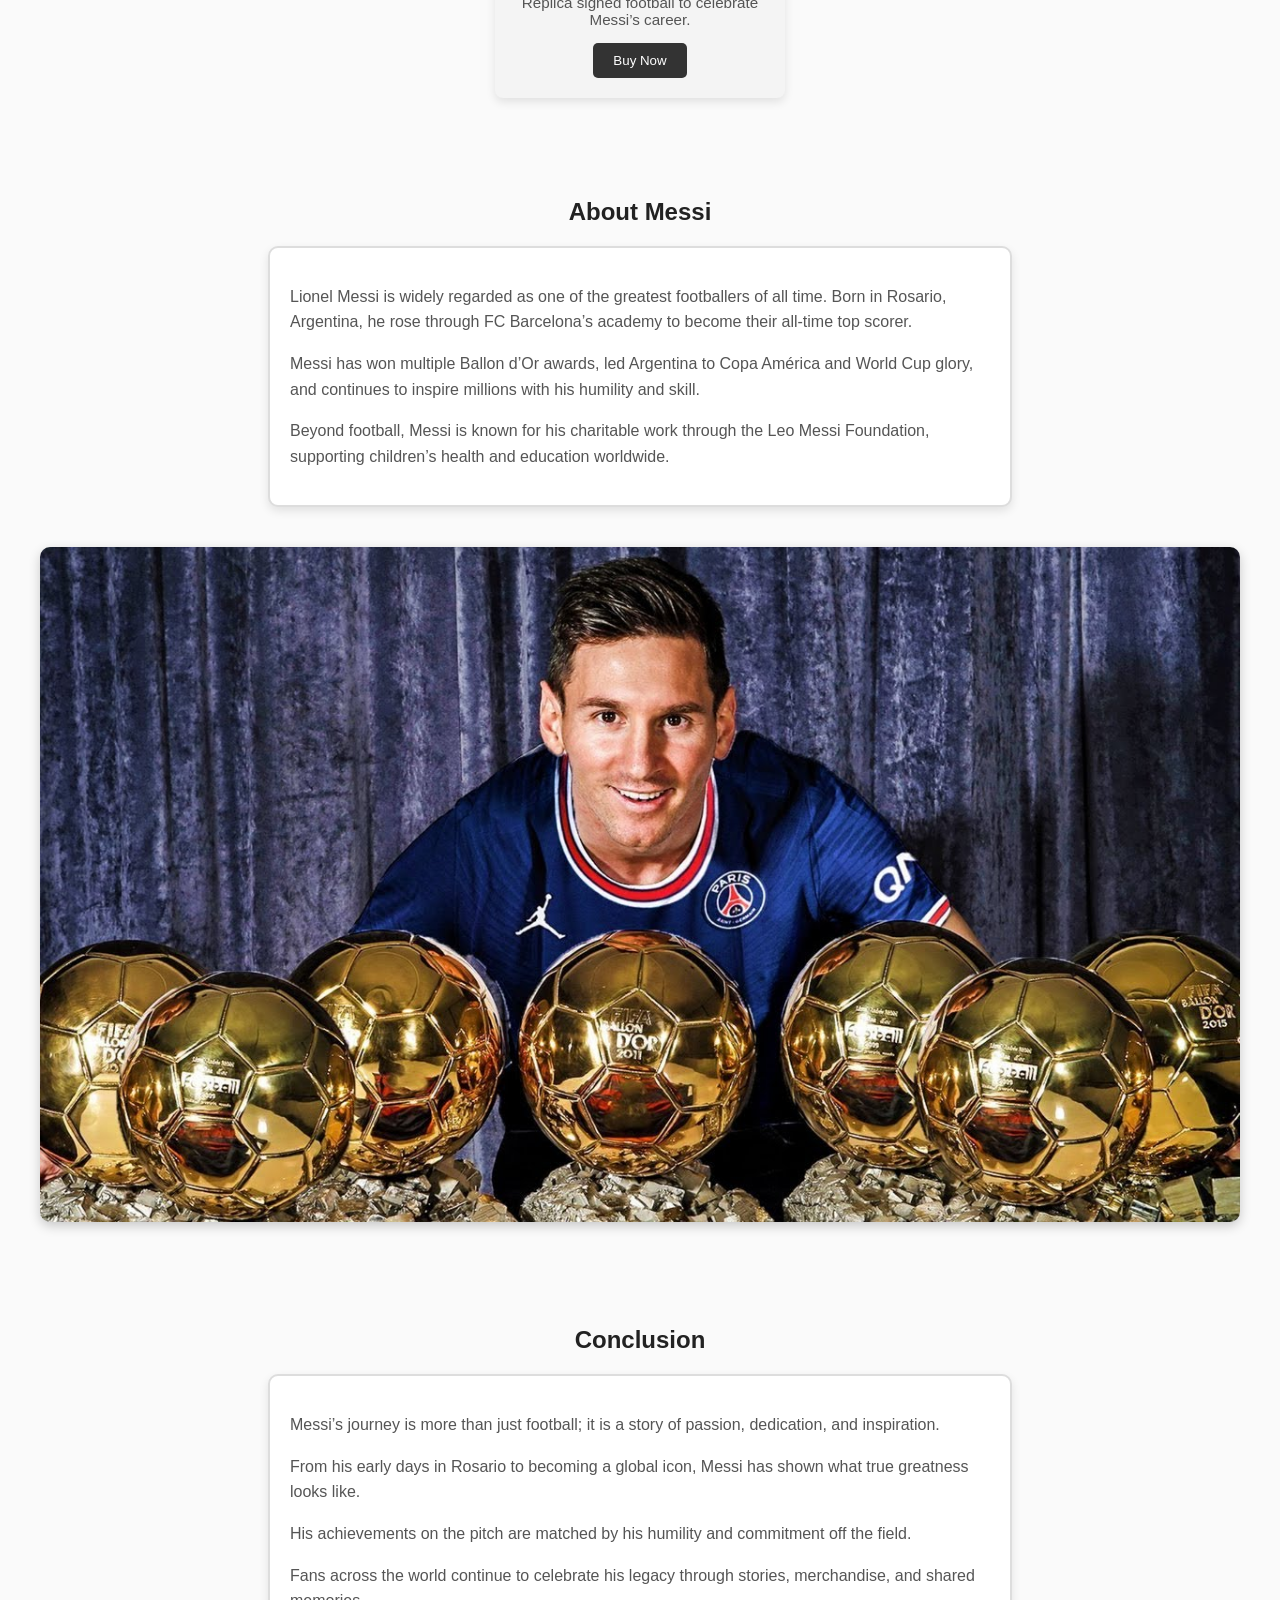
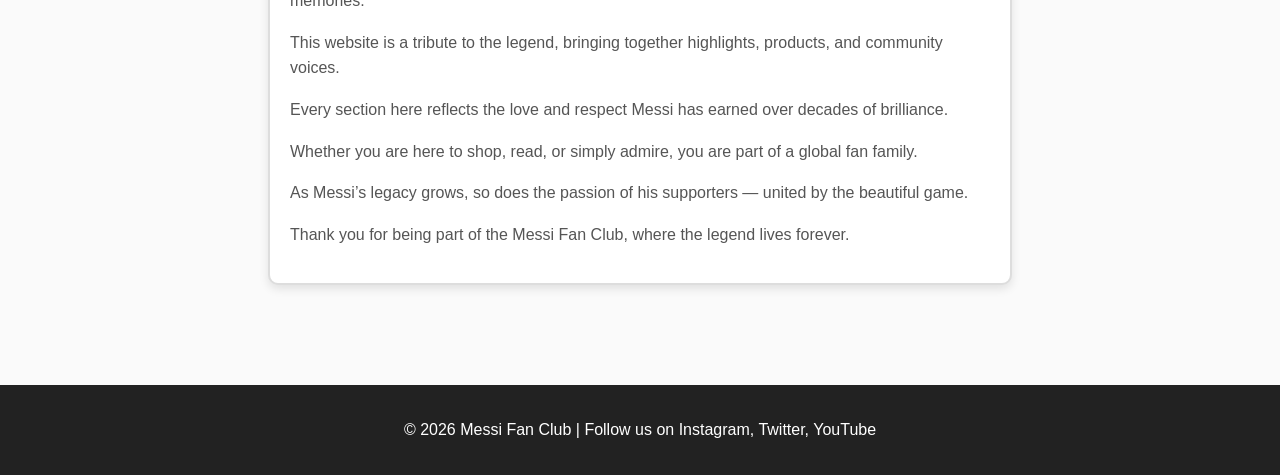
==== commit 96eb2117: "done" ====
--- a/Desktop/GroupP/index.html
+++ b/Desktop/GroupP/index.html
@@ -73,9 +73,9 @@
   </header>
   <nav>
     <a href="index.html">Home</a>
-    <a href="contact.html">Contact Us</a>
-    <a href="about.html">About Us</a>
-    <a href="merchandise.html">Merchandise</a>
+    <a href="aboutUs.html">About US</a>
+    <a href="ContactUs.html">Contact Us</a>
+    <a href="Products.html">Products</a>
   </nav>
 
   <!-- Intro Section -->
